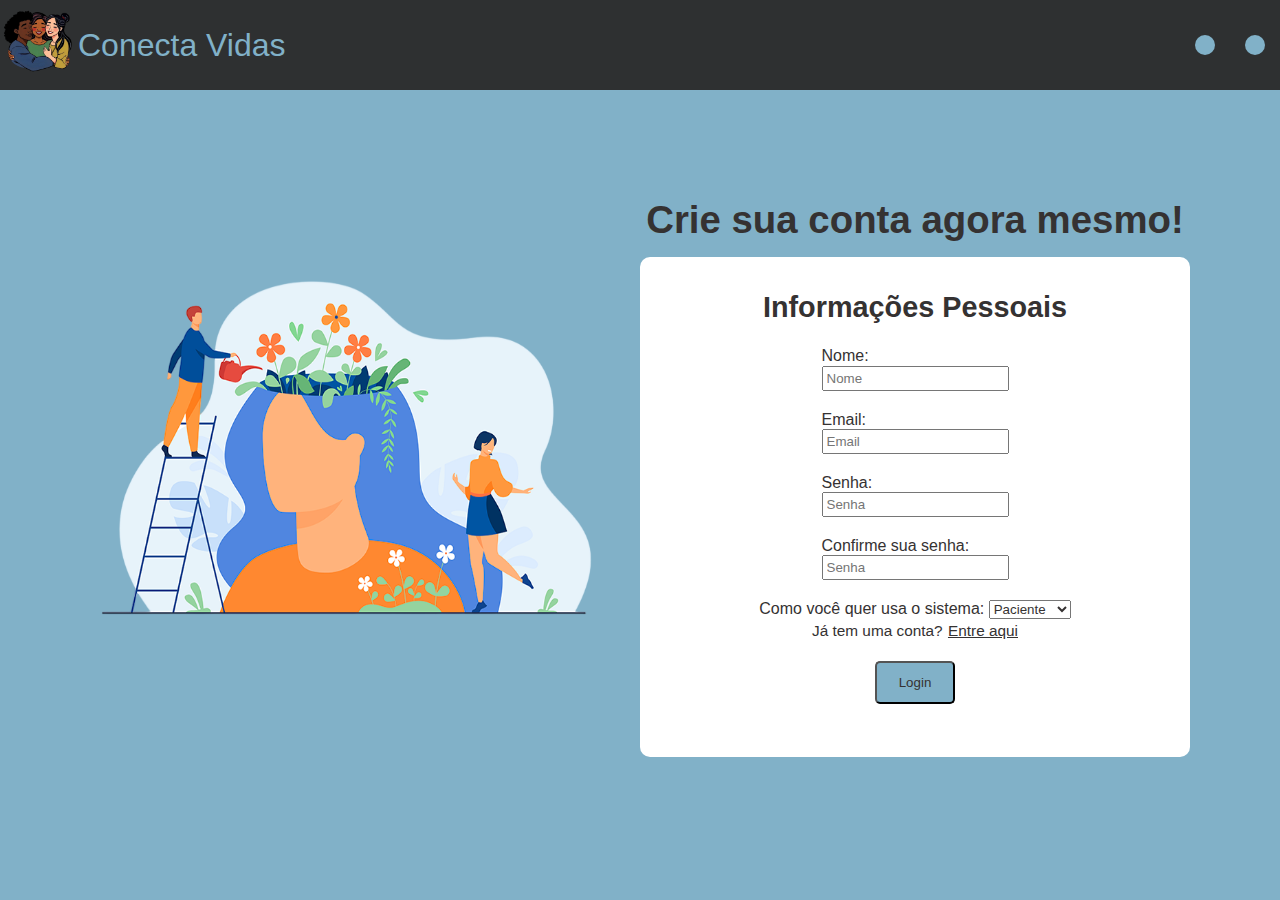
==== front-end/src/html/cadastro-user.html @ 149e4ec9 "Primeiras telas do projeto" ====
<!DOCTYPE html>
<html lang="ptbr">
<head>
    <meta charset="UTF-8">
    <meta name="viewport" content="width=device-width, initial-scale=1.0">
    <title>Conecta Vidas</title>
    <link rel="stylesheet" href="/front-end/src/css/style.css">
</head>
<body>
    <header>
        <div class="container-logo">
            <a href="index.html" id="logo-home">
                <img src="/Imagens/freepik__modern-style-detailled-illustration-logo-featuring__94055.png" alt="logo do conecta vidas" class="img-logo">
                Conecta Vidas
            </a>
        </div>
        <nav class="navheadresp">
            <a href=""><span></span></a>
            <a href="" class="hidden"><span></span></a>
        </nav>
    </header>
    <main>
        <section class="coluna-1">
            <div class="back-img">
                <img src="/Imagens/saude-mental-dicas-importantes-Photoroom.png" alt="" class="img-back">
            </div>
        </section>
        <section class="coluna-2">
            <h1>Crie sua conta agora mesmo!</h1>
            <div class="Cadastro">
                <div class="form-header">
                <h2>Informações Pessoais</h2>
                </div>
               <!-- <h6>Digite seus dados de acesso nos campos abaixo</h6>-->
                <form action="cadastro">
                    <div class="name">
                        <label>
                            Nome:
                            <input type="text" name="nome" placeholder="Nome" required>
                        </label>
                    </div>
                    <label>
                        Email:
                        <input type="text" name="email" placeholder="Email" required>
                    </label>
                    <label>
                        Senha:
                        <input type="password" name="senha" placeholder="Senha" min="10" required>
                    </label>
                    <label>
                        Confirme sua senha:
                        <input type="password" name="senha" placeholder="Senha" min="10" required>
                    </label>

                    <label>
                        Como você quer usa o sistema:
                        <select name="papel-user" id="papel-user">
                            <option value="Paciente">Paciente</option>
                            <option value="">Voluntário</option>
                        </select>
                    </label>

                    <div class="cadas-cont">
                        <span>Já tem uma conta?</span>
                        <a href="login.html">Entre aqui</a>
                    </div>

                    <input type="submit" name="fazerLogin" value="Login">
                </form>
            </div>
        </section>
    </main>
</body>
</html>
---- front-end/src/css/style.css ----
*{
    font-family: Candara, sans-serif;
    color: rgb(53, 50, 50);;
    padding: 0px;
    margin: 0px;
}

body{
    display: flex;
    flex-direction: column;
    height: 100vh;
    background-color: #81b1c8;
}

.hidden{
    display: none;
}

a{
    text-decoration: none;
}

main{
    display: flex;
    flex-direction: column;
    justify-content: center;
    align-items: center;
    flex: 1;
    padding: 20px;
    font-size: 1.2em;
    margin-top: 80px;
}


.index{
    align-items: normal;
    justify-content: space-evenly;
}

header{
    width: 100%;
    height: 90px;
    display: flex;
    justify-content: space-between;
    background-color: #2e3031;
    position: fixed;
}

.container-logo{
    display: flex;
    align-items: center;
}

.navheadresp{
    display: flex;
    align-items: center;
}

.navheadresp a{
    border-radius: 10px;
    background-color: #81b1c8;
    padding: 10px;
    margin: 15px;
    color: rgb(53, 50, 50);
}


.coluna-1{
    display: flex;
    order: 1;
}

.img-logo{
    width: 78px;
    height: 78px;
}

.img-back{
    margin-top: 40px;
    width: 400px;
    height: 300px;
}

.img-index{
    margin-top: 40px;
    width: 320px;
    height: 250px;
}

.coluna-2{
    display: flex;
    justify-content: center;
    align-items: center;
    flex-direction: column;
    order: 0;
}

.login-cont{
    display: flex;
    flex-direction: column;
    justify-content: center;
    align-items: center;
    margin: 15px;
    height: 280px;
    width: 300px;
    border-radius: 10px;
    background-color: white;
}

.Cadastro{
    display: flex;
    flex-direction: column;
    justify-content: center;
    align-items: center;
    margin: 15px;
    height: 450px;
    width: 390px;
    border-radius: 10px;
    background-color: white;
}


.cadas-cont a, span{
    font-size: 0.8em;
    display: inline;
}

.cadas-cont a{
    text-decoration: underline;
}

.login-cont input, .Cadastro input{
    display: block;
    padding: 3px;
    margin-bottom: 20px;
}

.login-cont form, .Cadastro form{
    display: flex;
    flex-direction: column;
    justify-content: center;
    align-items: center;
    font-size: 1em
}

label{
    font-size: smaller;
}

input[type="submit"]{
    width: 80px;
    padding: 12px;
    margin: 20px;
    border-radius: 5px;
    background-color: #81b1c8;
}

.menu-cont{
    
    flex: 0.8;
    width: 200px;
}

.menu{
    position: fixed;
    background-color: #2e3031;
    height: 300px;
    width: 150px;
    display: flex;
    justify-content: center;
    border-radius: 5px;
    align-items: center;
    text-align: center;
    margin-top: 250px;

}

.menu a{
    display: block;
    color: #81b1c8;
    margin-top: 10px;
}

.artigos{
    max-width: 540px;
    max-height: 1500px;
    padding: 20px;
    margin: 20px;
    border-radius: 15px;
}

.artigos ul{
    margin: 15px;
}

.principal{
    flex: 2;
    flex-direction: column;
}


#logo-home{
    display: flex;
    justify-content: center;
    align-items: center;
    font-size: 2em;
    color: #81b1c8;
}

.profile{
    color: #81b1c8;
}

.img-profile{
    width: 64px;
    height: 64px;
}

.agenda-cont{
    display: flex;
    justify-content: center;
    align-items: center;
    background-color: #2e3031;
    width: 400px;
    height: 440px;
    border-radius: 5px;
}


.menu-consulta{
    width: 150px;
    list-style-type: none;
    padding: 0px;
}

.menu-consulta a{
    padding: 5px;
    margin-bottom: 15px;
    display: block;
    color: #81b1c8;
    text-decoration: none;
    font-size: 1.5em;
}

.menu-consulta a:hover, .menu-consulta a:focus{
    background-color: white;
    border-radius: 10px;
}

.menu-consulta h2{
    color: #81b1c8;
    margin: 5px;
}


@media screen and (min-width: 768px){

    main{
        flex-direction: row;
        margin-top: 0px;
    }
    
    .index-log{
        display: flex;
        justify-content: center;
        align-items: center;
        margin-top: 90px;
    }

    main h1{
        margin-top: 70px;
    }

    .hidden{
        display: block;
    }

    .coluna-1{
        order: 0;
    }

    .Cadastro{
        height: 500px;
        width: 550px;
    }

    .login-cont{
        font-size: 1.1em;
        width: 450px;
        height: 400px;
    }

    .form-header{
        margin-bottom: 20px;
    }

    .img-back{
        margin-top: 0px;
        width: 550px;
        height: 400px;
    }

    .img-index{
        margin-top: 0px;
        width: 550px;
        height: 400px;
    }

    .artigos{
        max-width: 720px;
        max-height: 720px;
    }

    
}
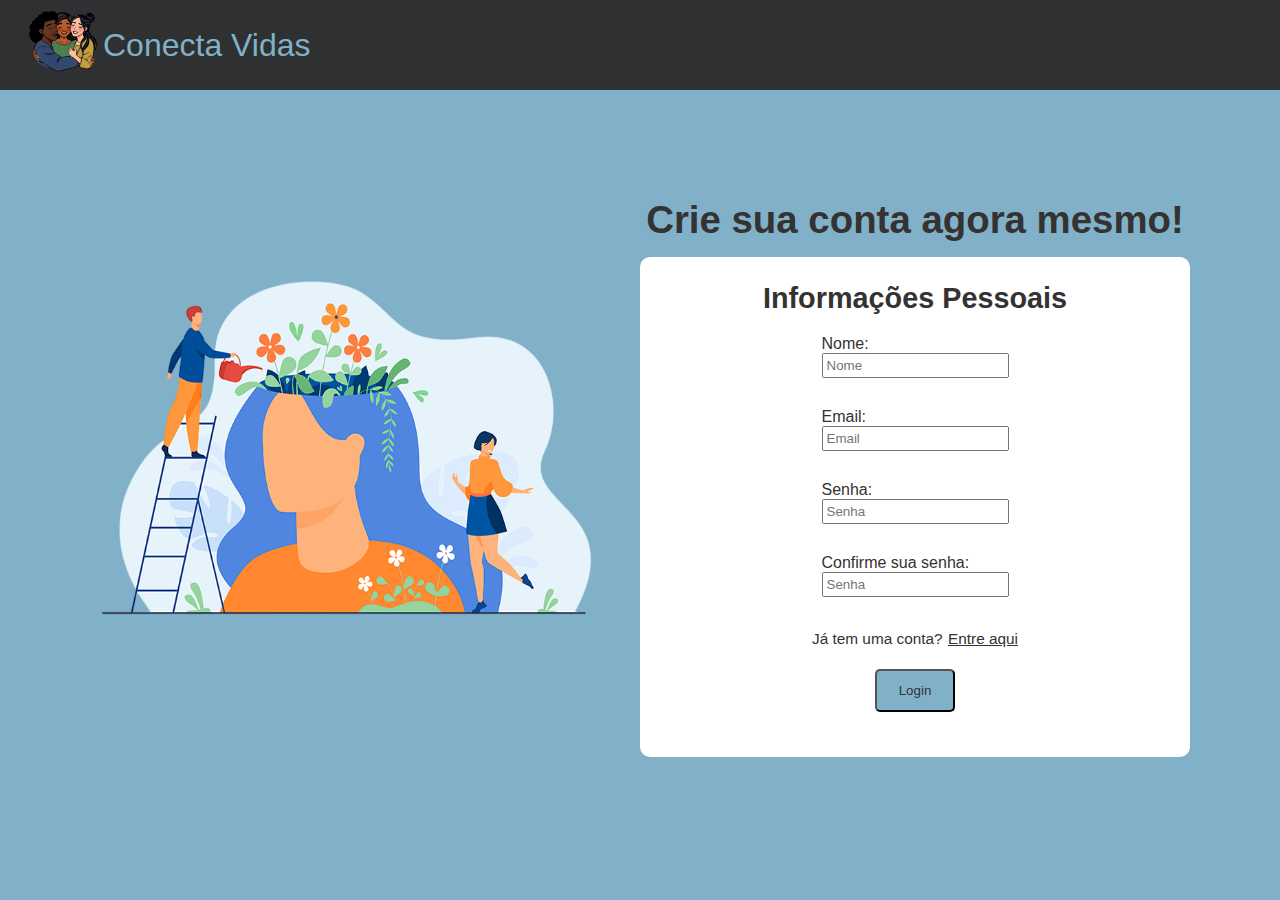
==== commit 00e47536: "Versão final das telas e validação de login" ====
--- a/front-end/src/html/cadastro-user.html
+++ b/front-end/src/html/cadastro-user.html
@@ -5,6 +5,7 @@
     <meta name="viewport" content="width=device-width, initial-scale=1.0">
     <title>Conecta Vidas</title>
     <link rel="stylesheet" href="/front-end/src/css/style.css">
+    <link rel="shortcut icon" href="/Imagens/favcon.ico">
 </head>
 <body>
     <header>
@@ -14,10 +15,6 @@
                 Conecta Vidas
             </a>
         </div>
-        <nav class="navheadresp">
-            <a href=""><span></span></a>
-            <a href="" class="hidden"><span></span></a>
-        </nav>
     </header>
     <main>
         <section class="coluna-1">
@@ -31,34 +28,30 @@
                 <div class="form-header">
                 <h2>Informações Pessoais</h2>
                 </div>
-               <!-- <h6>Digite seus dados de acesso nos campos abaixo</h6>-->
-                <form action="cadastro">
-                    <div class="name">
-                        <label>
-                            Nome:
-                            <input type="text" name="nome" placeholder="Nome" required>
-                        </label>
-                    </div>
+                <form action="/cadastro" id="cadastroForm" method="post">
+                    <label>
+                        Nome:
+                        <input type="text" name="nome" placeholder="Nome" required>
+                    </label>
+                    <span class="error-message" id="nome-error"></span>
+
                     <label>
                         Email:
                         <input type="text" name="email" placeholder="Email" required>
                     </label>
+                    <span class="error-message" id="email-error"></span>
+
                     <label>
                         Senha:
                         <input type="password" name="senha" placeholder="Senha" min="10" required>
                     </label>
+                    <span class="error-message" id="senha-error"></span>
+
                     <label>
                         Confirme sua senha:
-                        <input type="password" name="senha" placeholder="Senha" min="10" required>
+                        <input type="password" name="confirmar-senha" placeholder="Senha" min="10" required>
                     </label>
-
-                    <label>
-                        Como você quer usa o sistema:
-                        <select name="papel-user" id="papel-user">
-                            <option value="Paciente">Paciente</option>
-                            <option value="">Voluntário</option>
-                        </select>
-                    </label>
+                    <span class="error-message" id="confirmar-senha-error"></span>
 
                     <div class="cadas-cont">
                         <span>Já tem uma conta?</span>
@@ -69,6 +62,7 @@
                 </form>
             </div>
         </section>
-    </main>
+    </main> 
+    <script src="/front-end/src/js/validLogin.js"></script>
 </body>
 </html>--- a/front-end/src/css/style.css
+++ b/front-end/src/css/style.css
@@ -31,10 +31,9 @@
     margin-top: 80px;
 }
 
-
 .index{
-    align-items: normal;
-    justify-content: space-evenly;
+    align-items:normal;
+    justify-content: space-between;
 }
 
 header{
@@ -49,6 +48,20 @@
 .container-logo{
     display: flex;
     align-items: center;
+    margin: 15px;
+    padding: 10px;
+}
+
+.btn-logout{
+    border: none;
+    background-color: #2e3031;
+    width: 50px;
+    height: 40px;
+    font-size: 2em
+}
+
+.btn-color{
+    color: #81b1c8;
 }
 
 .navheadresp{
@@ -64,6 +77,10 @@
     color: rgb(53, 50, 50);
 }
 
+.sumir{
+    display: none;
+}
+
 
 .coluna-1{
     display: flex;
@@ -73,6 +90,11 @@
 .img-logo{
     width: 78px;
     height: 78px;
+}
+
+.img-home{
+    width: 220px;
+    height: 240px;
 }
 
 .img-back{
@@ -156,29 +178,32 @@
 }
 
 .menu-cont{
-    
-    flex: 0.8;
-    width: 200px;
-}
-
-.menu{
+    flex: 1;
+}
+
+.menu, .agenda-cont{
     position: fixed;
+    top: 50%;
+    transform: translateY(-50%);
+    flex-direction: column;
     background-color: #2e3031;
-    height: 300px;
-    width: 150px;
+    height: 500px;
+    width: 250px;
     display: flex;
     justify-content: center;
     border-radius: 5px;
     align-items: center;
     text-align: center;
-    margin-top: 250px;
-
+}
+
+.menu-ajuda{
+    right: 20px;
 }
 
 .menu a{
     display: block;
     color: #81b1c8;
-    margin-top: 10px;
+    margin: 60px 10px;
 }
 
 .artigos{
@@ -194,8 +219,11 @@
 }
 
 .principal{
+    display: flex;
     flex: 2;
     flex-direction: column;
+    justify-content: center;
+    align-items: center;
 }
 
 
@@ -208,50 +236,150 @@
 }
 
 .profile{
-    color: #81b1c8;
-}
-
-.img-profile{
-    width: 64px;
-    height: 64px;
-}
-
-.agenda-cont{
-    display: flex;
-    justify-content: center;
-    align-items: center;
+    margin: 10px;
+    color: #81b1c8;
+}
+
+input[type="checkbox"]{
+    display: none;
+}
+
+#home-main{
+    flex-direction: row;
+    justify-content: start;
+}
+
+.table-cont{
+    justify-content: start;
+
+}
+
+table {
     background-color: #2e3031;
+}
+
+th, td{
+    color: #81b1c8;
+    padding: 1px;
+    text-align: center;
+    border-bottom: 1px solid #fff;
+}
+
+.col1{
+    display: flex;
+    flex-direction: column;
+    flex: 1;
+    justify-content: center;
+    align-items: center;
+    text-align: center;
+}
+
+.button-respon{
+    display: none;
+}
+
+
+.col3{
+    flex: 1;
+}
+
+.delete, .rate{
+    border: none;
+    font-size: large;
+    color: white;
+    background-color: red;
+    width: 60px;
+    height: 40px;
+    border-radius: 5px;
+}
+
+button:hover, input[type = "submit"]{
+    cursor:pointer;
+}
+
+.rate{
+    background-color: rgb(21, 179, 21);
+}
+
+.col1 h2{
+    text-decoration: underline;
+}
+
+dialog {
+    position: fixed;
+    top: 50%;
+    left: 50%;
+    transform: translate(-50%, -50%);
+    background-color: #2e3031;
+    margin: 0;
+    padding: 20px;
+    border: none;
+    border-radius: 8px;
+    z-index: 1000;
+    max-width: 90vw;  
+    max-height: 90vh; 
+  }
+
+  dialog h3, dialog h2 {
+    color: #81b1c8;
+    text-align: center;
+    margin: 10px;
+  }
+
+#container-modal{
+    display: flex;
+    flex-direction: column;
+    justify-content: center;
+    align-items: center; 
+    color: #81b1c8;
+    height: 450px;
     width: 400px;
-    height: 440px;
-    border-radius: 5px;
-}
-
-
-.menu-consulta{
-    width: 150px;
-    list-style-type: none;
-    padding: 0px;
-}
-
-.menu-consulta a{
-    padding: 5px;
-    margin-bottom: 15px;
+}
+
+#container-modal select {
+    width: 100%;
+    padding: 10px;
+    border: 1px solid #444;
+    border-radius: 4px;
+    background-color: #3a3c3d;
+    color: #fff;
+    font-size: 1em;
+    cursor: pointer;
+}
+
+option, #close-modal i{
+    color: #81b1c8;
+}
+
+#submit-btn {
+    width: 100%;
+    padding: 10px;
+    background-color: #81b1c8;
+    color: #2e3031;
+    margin: 20px auto;
+    border: none;
+    border-radius: 4px;
+    font-size: 1em;
+    font-weight: bold;
+    cursor: pointer;
+}
+
+#close-modal {
+    position: absolute;
+    top: 10px;
+    right: 10px;
+    background: none;
+    border: none;
+    font-size: 1.5em;
+    cursor: pointer;
+}
+
+.error-message {
+    color: red;
+    font-size: 0.9em;
+    margin: 5px;
     display: block;
-    color: #81b1c8;
-    text-decoration: none;
-    font-size: 1.5em;
-}
-
-.menu-consulta a:hover, .menu-consulta a:focus{
-    background-color: white;
-    border-radius: 10px;
-}
-
-.menu-consulta h2{
-    color: #81b1c8;
-    margin: 5px;
-}
-
+}
 
 @media screen and (min-width: 768px){
 
@@ -259,20 +387,16 @@
         flex-direction: row;
         margin-top: 0px;
     }
-    
-    .index-log{
-        display: flex;
-        justify-content: center;
-        align-items: center;
-        margin-top: 90px;
-    }
-
     main h1{
         margin-top: 70px;
     }
 
     .hidden{
-        display: block;
+        display: flex;
+    }
+
+    .button-respon{
+        display: inline;
     }
 
     .coluna-1{
@@ -306,10 +430,22 @@
         height: 400px;
     }
 
+    .img-home{
+        width: 280px;
+        height: 300px;
+    }
+
     .artigos{
         max-width: 720px;
         max-height: 720px;
     }
 
-    
+    table {
+        width: 90%;
+        margin: 20px auto;
+    }
+
+    .delete, .rate{
+        width: 85px;
+    }
 }